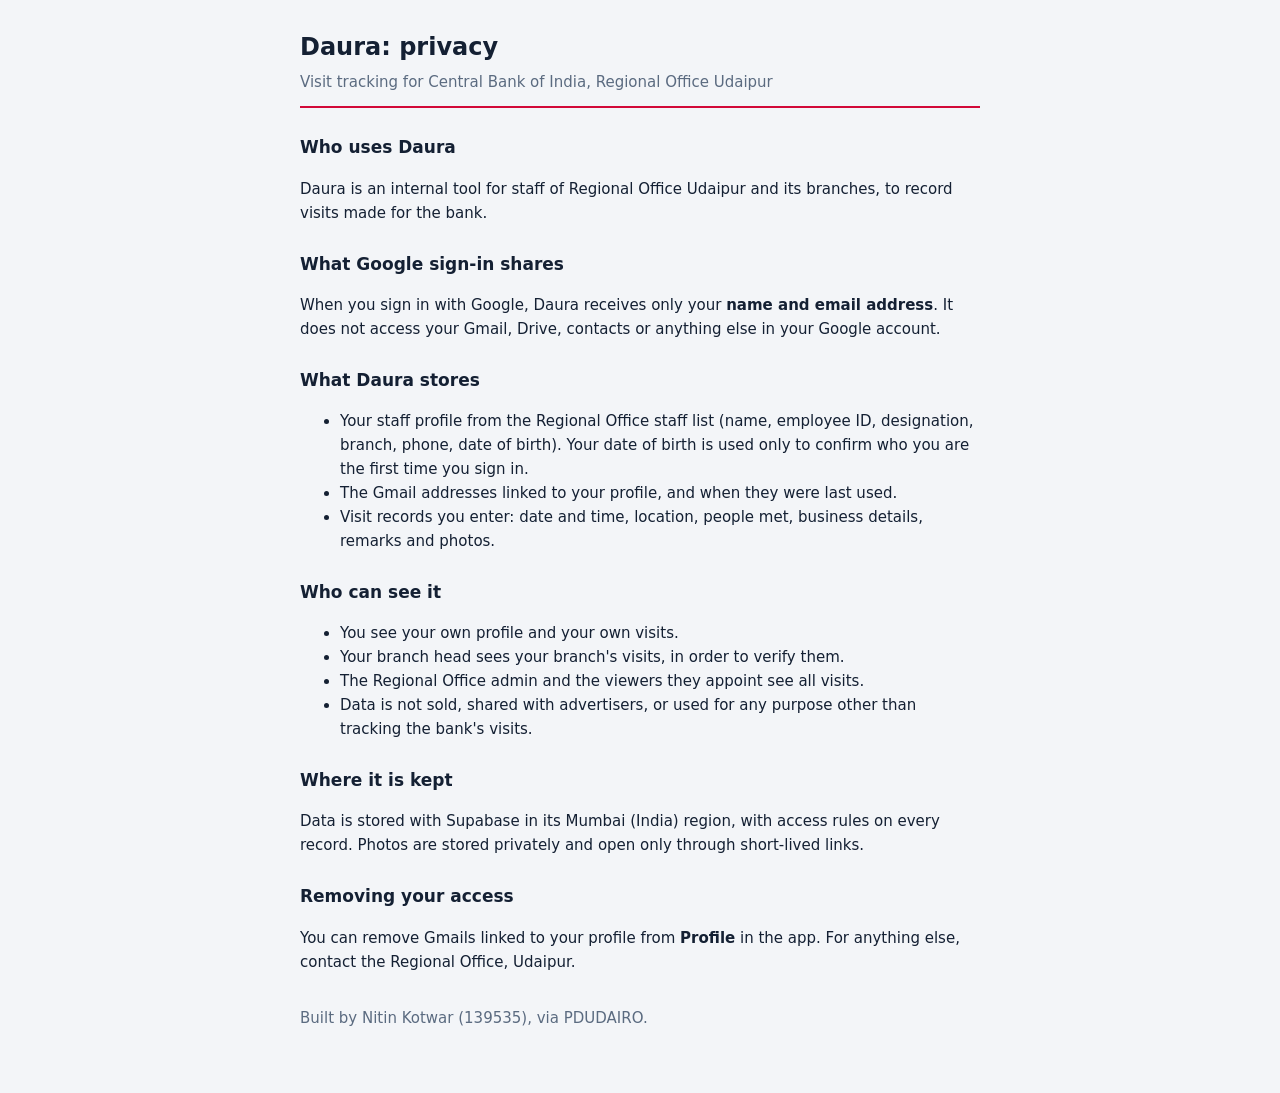
==== privacy.html @ c9ee7688 "Add files via upload" ====
<!doctype html>
<html lang="en">
<head>
<meta charset="utf-8">
<meta name="viewport" content="width=device-width, initial-scale=1">
<title>Daura · Privacy</title>
<style>
  :root{--bg:#F3F5F8;--ink:#142033;--muted:#5B6B80;--accent:#146CC0;--line:#DCE2EA}
  @media (prefers-color-scheme:dark){:root{--bg:#0E141D;--ink:#E7ECF3;--muted:#9AA7B9;--accent:#5AA6EB;--line:#283346}}
  body{margin:0;background:var(--bg);color:var(--ink);font:15px/1.6 system-ui,-apple-system,"Segoe UI",Roboto,sans-serif}
  main{max-width:680px;margin:0 auto;padding:28px 16px 48px}
  h1{font-size:24px;margin:0 0 4px} h2{font-size:17px;margin:26px 0 6px}
  p,li{color:var(--ink)} .muted{color:var(--muted)} a{color:var(--accent)}
  header{border-bottom:2px solid #D20838;padding-bottom:12px;margin-bottom:8px}
</style>
</head>
<body><main>
<header><h1>Daura: privacy</h1><div class="muted">Visit tracking for Central Bank of India, Regional Office Udaipur</div></header>

<h2>Who uses Daura</h2>
<p>Daura is an internal tool for staff of Regional Office Udaipur and its branches, to record visits made for the bank.</p>

<h2>What Google sign-in shares</h2>
<p>When you sign in with Google, Daura receives only your <b>name and email address</b>. It does not access your Gmail, Drive, contacts or anything else in your Google account.</p>

<h2>What Daura stores</h2>
<ul>
  <li>Your staff profile from the Regional Office staff list (name, employee ID, designation, branch, phone, date of birth). Your date of birth is used only to confirm who you are the first time you sign in.</li>
  <li>The Gmail addresses linked to your profile, and when they were last used.</li>
  <li>Visit records you enter: date and time, location, people met, business details, remarks and photos.</li>
</ul>

<h2>Who can see it</h2>
<ul>
  <li>You see your own profile and your own visits.</li>
  <li>Your branch head sees your branch's visits, in order to verify them.</li>
  <li>The Regional Office admin and the viewers they appoint see all visits.</li>
  <li>Data is not sold, shared with advertisers, or used for any purpose other than tracking the bank's visits.</li>
</ul>

<h2>Where it is kept</h2>
<p>Data is stored with Supabase in its Mumbai (India) region, with access rules on every record. Photos are stored privately and open only through short-lived links.</p>

<h2>Removing your access</h2>
<p>You can remove Gmails linked to your profile from <b>Profile</b> in the app. For anything else, contact the Regional Office, Udaipur.</p>

<p class="muted" style="margin-top:32px">Built by Nitin Kotwar (139535), via PDUDAIRO.</p>
</main></body>
</html>
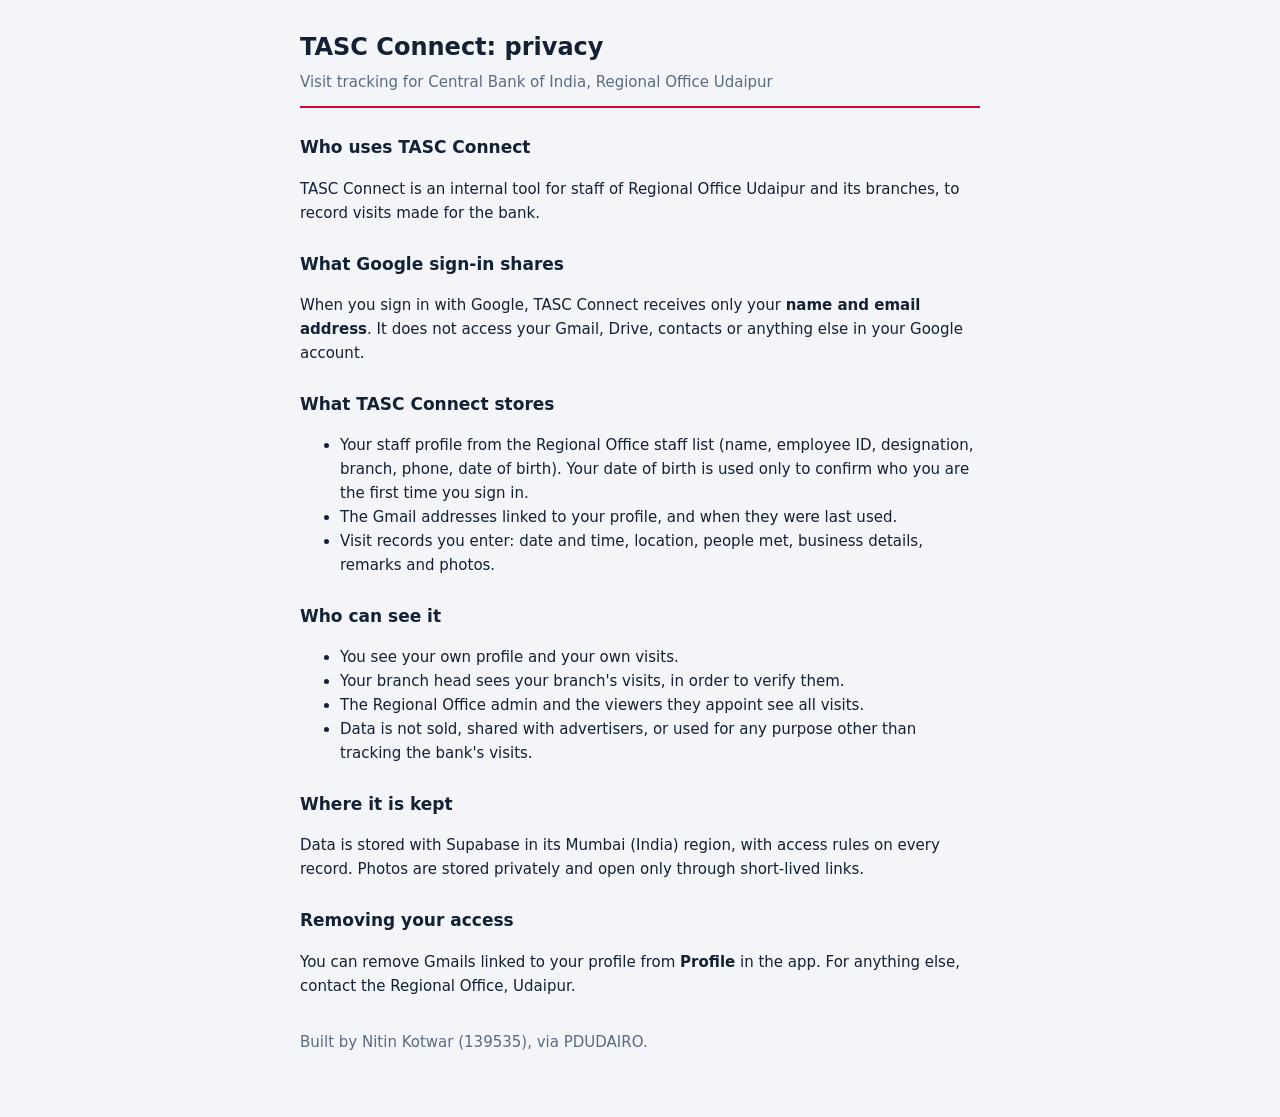
==== commit f71b6228: "v16: TASC Connect name and logo; admin push notifications of activity Co-Authored-By: Claude Opus 5." ====
--- a/privacy.html
+++ b/privacy.html
@@ -3,7 +3,7 @@
 <head>
 <meta charset="utf-8">
 <meta name="viewport" content="width=device-width, initial-scale=1">
-<title>Daura · Privacy</title>
+<title>TASC Connect · Privacy</title>
 <style>
   :root{--bg:#F3F5F8;--ink:#142033;--muted:#5B6B80;--accent:#146CC0;--line:#DCE2EA}
   @media (prefers-color-scheme:dark){:root{--bg:#0E141D;--ink:#E7ECF3;--muted:#9AA7B9;--accent:#5AA6EB;--line:#283346}}
@@ -15,15 +15,15 @@
 </style>
 </head>
 <body><main>
-<header><h1>Daura: privacy</h1><div class="muted">Visit tracking for Central Bank of India, Regional Office Udaipur</div></header>
+<header><h1>TASC Connect: privacy</h1><div class="muted">Visit tracking for Central Bank of India, Regional Office Udaipur</div></header>
 
-<h2>Who uses Daura</h2>
-<p>Daura is an internal tool for staff of Regional Office Udaipur and its branches, to record visits made for the bank.</p>
+<h2>Who uses TASC Connect</h2>
+<p>TASC Connect is an internal tool for staff of Regional Office Udaipur and its branches, to record visits made for the bank.</p>
 
 <h2>What Google sign-in shares</h2>
-<p>When you sign in with Google, Daura receives only your <b>name and email address</b>. It does not access your Gmail, Drive, contacts or anything else in your Google account.</p>
+<p>When you sign in with Google, TASC Connect receives only your <b>name and email address</b>. It does not access your Gmail, Drive, contacts or anything else in your Google account.</p>
 
-<h2>What Daura stores</h2>
+<h2>What TASC Connect stores</h2>
 <ul>
   <li>Your staff profile from the Regional Office staff list (name, employee ID, designation, branch, phone, date of birth). Your date of birth is used only to confirm who you are the first time you sign in.</li>
   <li>The Gmail addresses linked to your profile, and when they were last used.</li>
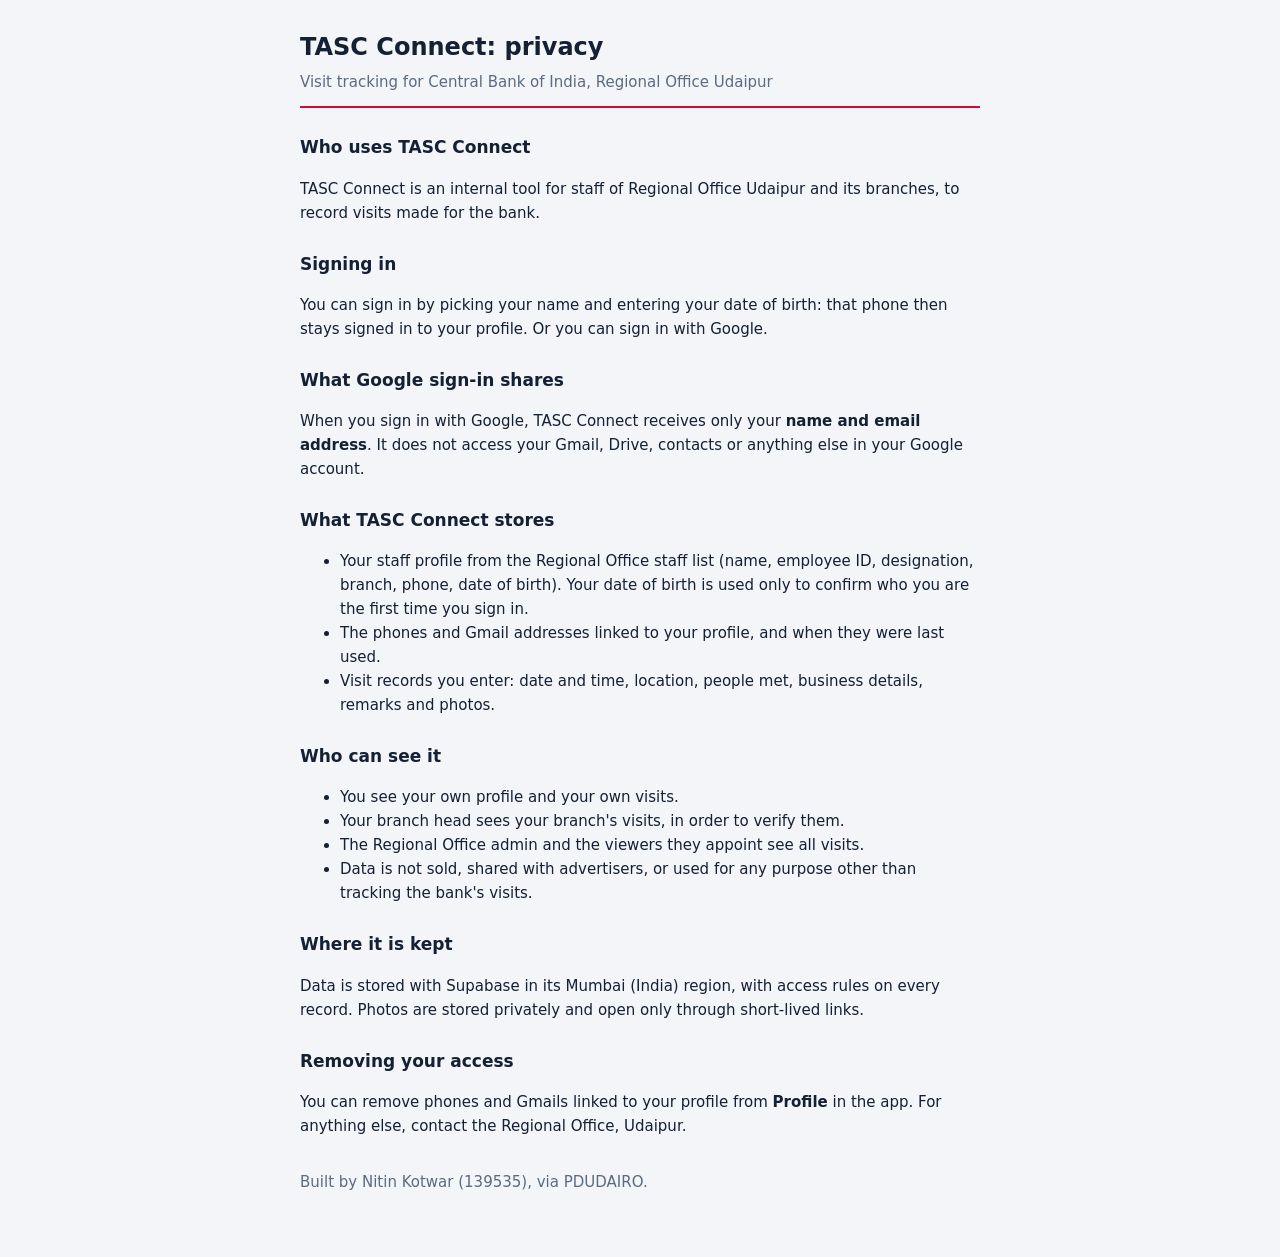
==== commit dd3680d4: "v28: sign in with name + DOB; admin allot / reallot with note Co-Authored-By: Claude Opus 5.5 <norep" ====
--- a/privacy.html
+++ b/privacy.html
@@ -20,13 +20,15 @@
 <h2>Who uses TASC Connect</h2>
 <p>TASC Connect is an internal tool for staff of Regional Office Udaipur and its branches, to record visits made for the bank.</p>
 
+<h2>Signing in</h2>
+<p>You can sign in by picking your name and entering your date of birth: that phone then stays signed in to your profile. Or you can sign in with Google.</p>
 <h2>What Google sign-in shares</h2>
 <p>When you sign in with Google, TASC Connect receives only your <b>name and email address</b>. It does not access your Gmail, Drive, contacts or anything else in your Google account.</p>
 
 <h2>What TASC Connect stores</h2>
 <ul>
   <li>Your staff profile from the Regional Office staff list (name, employee ID, designation, branch, phone, date of birth). Your date of birth is used only to confirm who you are the first time you sign in.</li>
-  <li>The Gmail addresses linked to your profile, and when they were last used.</li>
+  <li>The phones and Gmail addresses linked to your profile, and when they were last used.</li>
   <li>Visit records you enter: date and time, location, people met, business details, remarks and photos.</li>
 </ul>
 
@@ -42,7 +44,7 @@
 <p>Data is stored with Supabase in its Mumbai (India) region, with access rules on every record. Photos are stored privately and open only through short-lived links.</p>
 
 <h2>Removing your access</h2>
-<p>You can remove Gmails linked to your profile from <b>Profile</b> in the app. For anything else, contact the Regional Office, Udaipur.</p>
+<p>You can remove phones and Gmails linked to your profile from <b>Profile</b> in the app. For anything else, contact the Regional Office, Udaipur.</p>
 
 <p class="muted" style="margin-top:32px">Built by Nitin Kotwar (139535), via PDUDAIRO.</p>
 </main></body>
